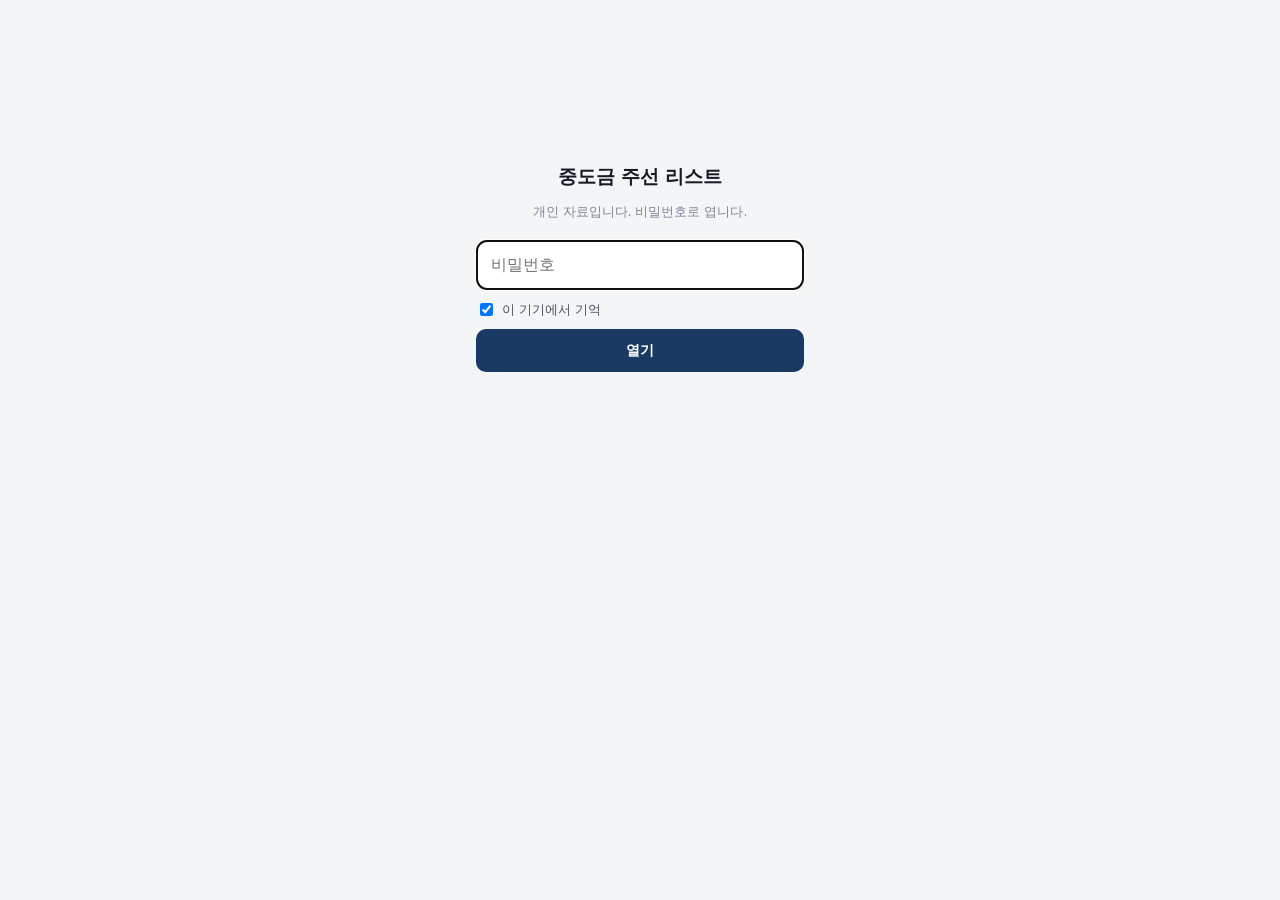
==== jungdo.html @ 6c3ed242 "배포 2026-11-03 17:09" ====
<!doctype html>
<html lang="ko">
<head>
<meta charset="utf-8">
<meta name="viewport" content="width=device-width, initial-scale=1, viewport-fit=cover">
<meta name="robots" content="noindex, nofollow">
<meta name="referrer" content="no-referrer">
<title>중도금 주선 리스트</title>
<style>
/* 개인 영업용 - 사이트 메뉴에 연결하지 않는다. 데이터는 posts/jungdo.enc.json 암호문뿐이고
   비밀번호(secrets\jungdo-pass.txt)가 있어야 열린다. 사이트 구독자 비밀번호로는 안 열린다. */
:root {
  --bg: #f4f5f7; --surface: #fff; --surface-2: #eef0f4; --border: #dfe3ea;
  --text: #151a24; --text-2: #4a5464; --text-3: #7d8798;
  --navy: #1b3a63; --accent: #1d4e89; --accent-bg: #e8eff8;
  --gold: #b4832a; --gold-bg: #fbf3e0; --warn: #b4540a; --warn-bg: #fdf0e4;
  --ok: #1f7a4d; --ok-bg: #e5f4ec; --up: #c02b3a;
  --font: "Pretendard Variable", Pretendard, -apple-system, BlinkMacSystemFont, "Apple SD Gothic Neo",
          "Segoe UI", "Malgun Gothic", "Noto Sans KR", system-ui, sans-serif;
}
@media (prefers-color-scheme: dark) {
  :root:not([data-theme="light"]) {
    --bg: #0f1218; --surface: #171b23; --surface-2: #1e232d; --border: #2a313d;
    --text: #e9ecf1; --text-2: #a8b2c1; --text-3: #737e8f;
    --navy: #2a4d7d; --accent: #7fb0e8; --accent-bg: #172740;
    --gold: #d6a94e; --gold-bg: #2c2413; --warn: #f0a55e; --warn-bg: #33220f;
    --ok: #6fcf9b; --ok-bg: #12291d; --up: #ff8a90;
  }
}
:root[data-theme="dark"] {
  --bg: #0f1218; --surface: #171b23; --surface-2: #1e232d; --border: #2a313d;
  --text: #e9ecf1; --text-2: #a8b2c1; --text-3: #737e8f;
  --navy: #2a4d7d; --accent: #7fb0e8; --accent-bg: #172740;
  --gold: #d6a94e; --gold-bg: #2c2413; --warn: #f0a55e; --warn-bg: #33220f;
  --ok: #6fcf9b; --ok-bg: #12291d; --up: #ff8a90;
}
* { box-sizing: border-box; }
html { -webkit-text-size-adjust: 100%; }
body { margin: 0; background: var(--bg); color: var(--text); font-family: var(--font);
       font-size: 14px; line-height: 1.5; font-variant-numeric: tabular-nums; }
.wrap { max-width: 760px; margin: 0 auto; padding: 16px 16px 48px; }
h1 { font-size: 19px; margin: 6px 0 2px; letter-spacing: -.01em; }
.sub { color: var(--text-3); font-size: 12.5px; }
button, input, select { font: inherit; color: inherit; }

/* 잠금 */
.lock { max-width: 360px; margin: 18vh auto 0; padding: 0 16px; }
.lock h1 { text-align: center; }
.lock form { margin-top: 18px; display: grid; gap: 10px; }
.lock input[type=password] { width: 100%; padding: 12px 14px; border: 1px solid var(--border);
  border-radius: 10px; background: var(--surface); font-size: 16px; }
.lock label { color: var(--text-2); font-size: 13px; display: flex; gap: 6px; align-items: center; }
.btn { padding: 11px 14px; border-radius: 10px; border: 0; background: var(--navy); color: #fff;
       font-weight: 600; cursor: pointer; }
.err { color: var(--up); font-size: 13px; min-height: 1.2em; }

/* 요약 */
.stats { display: grid; grid-template-columns: repeat(4, 1fr); gap: 8px; margin: 14px 0 12px; }
.stat { background: var(--surface); border: 1px solid var(--border); border-radius: 12px; padding: 10px 12px; }
.stat b { display: block; font-size: 19px; letter-spacing: -.01em; }
.stat span { color: var(--text-3); font-size: 11.5px; }
@media (max-width: 520px) { .stats { grid-template-columns: repeat(2, 1fr); } }

/* 거르기 */
.bar { display: flex; flex-wrap: wrap; gap: 6px; align-items: center; margin-bottom: 10px; }
.chip { border: 1px solid var(--border); background: var(--surface); border-radius: 999px;
        padding: 6px 11px; font-size: 13px; cursor: pointer; white-space: nowrap; }
.chip[aria-pressed="true"] { background: var(--navy); border-color: var(--navy); color: #fff; }
.bar input[type=search] { flex: 1 1 160px; min-width: 0; padding: 7px 11px; border: 1px solid var(--border);
        border-radius: 999px; background: var(--surface); font-size: 14px; }
.bar select { padding: 6px 8px; border: 1px solid var(--border); border-radius: 999px; background: var(--surface); font-size: 13px; }
.count { color: var(--text-3); font-size: 12.5px; margin: 2px 2px 8px; }

/* 카드 */
.card { background: var(--surface); border: 1px solid var(--border); border-radius: 14px;
        padding: 12px 14px; margin-bottom: 8px; }
.card.has-pf { border-left: 3px solid var(--warn); }
.top { display: flex; gap: 10px; align-items: flex-start; justify-content: space-between; }
.name { font-weight: 700; font-size: 15px; line-height: 1.35; word-break: keep-all; }
.name a { color: inherit; text-decoration: none; }
.name a:after { content: " ↗"; color: var(--text-3); font-weight: 400; font-size: 12px; }
.where { color: var(--text-3); font-size: 12.5px; margin-top: 1px; }
.dday { flex: none; text-align: right; }
.dday b { display: block; font-size: 15px; }
.dday span { color: var(--text-3); font-size: 11.5px; }
.dday.soon b { color: var(--up); }
.tags { display: flex; flex-wrap: wrap; gap: 4px; margin: 8px 0 6px; }
.tag { font-size: 11.5px; padding: 2px 7px; border-radius: 6px; background: var(--surface-2); color: var(--text-2); }
.tag.new { background: var(--gold-bg); color: var(--gold); font-weight: 700; }
.tag.pf { background: var(--warn-bg); color: var(--warn); font-weight: 600; }
.tag.free { background: var(--ok-bg); color: var(--ok); }
.tag.short { color: var(--up); }
.grid { display: grid; grid-template-columns: auto 1fr; gap: 2px 10px; font-size: 13px; }
.grid dt { color: var(--text-3); }
.grid dd { margin: 0; color: var(--text); word-break: keep-all; overflow-wrap: anywhere; }
.amt { font-weight: 700; }
.est { color: var(--text-3); font-weight: 400; font-size: 11.5px; }
.pfline { margin-top: 6px; font-size: 12.5px; color: var(--warn); }
.pfline small { color: var(--text-3); display: block; }
.foot { color: var(--text-3); font-size: 11.5px; margin-top: 18px; line-height: 1.6; }
.foot a { color: var(--text-3); }
.empty { padding: 30px 0; text-align: center; color: var(--text-3); }
</style>
</head>
<body>
<div id="lock" class="lock" hidden>
  <h1>중도금 주선 리스트</h1>
  <p class="sub" style="text-align:center">개인 자료입니다. 비밀번호로 엽니다.</p>
  <form id="lockForm" autocomplete="on">
    <input id="pass" type="password" autocomplete="current-password" placeholder="비밀번호" required>
    <label><input id="keep" type="checkbox" checked> 이 기기에서 기억</label>
    <button class="btn" type="submit">열기</button>
    <div id="err" class="err"></div>
  </form>
</div>

<div id="app" class="wrap" hidden>
  <h1>중도금 주선 리스트</h1>
  <div class="sub" id="updated"></div>
  <div class="stats" id="stats"></div>
  <div class="bar" id="filters">
    <button class="chip" data-f="all" aria-pressed="true">전체</button>
    <button class="chip" data-f="new" aria-pressed="false">이번 주 신규</button>
    <button class="chip" data-f="soon" aria-pressed="false">1회차 90일 내</button>
    <button class="chip" data-f="nopf" aria-pressed="false">증권사 PF 없음</button>
  </div>
  <div class="bar">
    <input id="q" type="search" placeholder="시공사·지역·사업명 검색">
    <select id="sort" aria-label="정렬">
      <option value="first">1회차 빠른 순</option>
      <option value="notice">공고 최신 순</option>
      <option value="amt">중도금 큰 순</option>
    </select>
  </div>
  <div class="count" id="count"></div>
  <div id="list"></div>
  <div class="foot">
    · 중도금 규모 = 청약홈 주택형 분양가 × 공급세대 × 중도금 비율. 비율을 공고문에서 못 읽은 곳은 60%로 둔 추정치(추정 표시).<br>
    · 1회차 = 모집공고문 공급금액 표의 회차 날짜 중 공고일 60일 뒤 첫 날짜. 대출기관은 그 전에 정해진다.<br>
    · 증권사 PF = 같은 시공사·같은 동의 PF 유동화 SPC 에 신용공여(매입확약 등) 중인 증권사. 주선권을 이미 가졌을 수 있다. 같은 사업장이 아닐 수도 있어 표시만 한다.<br>
    · 출처: 청약홈 입주자모집공고·청약 결과, 신평사 공개 평가의견서, 금융투자협회 발행 내역.<br>
    <a href="#" id="logout">이 기기에서 잠그기</a>
  </div>
</div>

<script>
'use strict';
const DATA_URL = 'posts/jungdo.enc.json';
const PASS_KEY = 'jungdo-pass';
const enc = new TextEncoder(), dec = new TextDecoder();
const $ = (id) => document.getElementById(id);

function b64(s) { const b = atob(s); const u = new Uint8Array(b.length); for (let i = 0; i < b.length; i++) u[i] = b.charCodeAt(i); return u; }
function esc(s) { return String(s == null ? '' : s).replace(/&/g, '&amp;').replace(/</g, '&lt;').replace(/>/g, '&gt;').replace(/"/g, '&quot;'); }

async function openBox(pass, box) {
  const base = await crypto.subtle.importKey('raw', enc.encode(pass), 'PBKDF2', false, ['deriveBits']);
  const bits = new Uint8Array(await crypto.subtle.deriveBits(
    { name: 'PBKDF2', salt: b64(box.salt), iterations: box.iterations, hash: 'SHA-256' }, base, 512));
  const aes = await crypto.subtle.importKey('raw', bits.slice(0, 32), { name: 'AES-CBC' }, false, ['decrypt']);
  const mac = await crypto.subtle.importKey('raw', bits.slice(32, 64), { name: 'HMAC', hash: 'SHA-256' }, false, ['verify']);
  const iv = b64(box.iv), ct = b64(box.ct);
  const signed = new Uint8Array(iv.length + ct.length); signed.set(iv, 0); signed.set(ct, iv.length);
  if (!await crypto.subtle.verify('HMAC', mac, b64(box.mac), signed)) throw new Error('AUTH');
  return JSON.parse(dec.decode(await crypto.subtle.decrypt({ name: 'AES-CBC', iv }, aes, ct)));
}

async function load(pass, keep) {
  const res = await fetch(DATA_URL + '?t=' + Date.now(), { cache: 'no-store' });
  if (!res.ok) throw new Error('HTTP ' + res.status);
  const data = await openBox(pass, await res.json());
  try { (keep ? localStorage : sessionStorage).setItem(PASS_KEY, pass); } catch (e) { /* 저장 못 해도 연다 */ }
  return data;
}

const state = { data: null, f: 'all', q: '', sort: 'first' };
const today = () => { const d = new Date(Date.now() + 9 * 3600e3); return d.toISOString().slice(0, 10); };
function daysTo(s) { return Math.round((Date.parse(s) - Date.parse(today())) / 86400e3); }
function eok(v) { return v == null || v === '' ? '-' : Number(v).toLocaleString('ko-KR') + '억'; }
function md(s) { return s ? s.slice(2).replace('-', '.') : ''; }

function isNew(r) { return r.firstSeen && daysTo(r.firstSeen) >= -7; }
function rowsFiltered() {
  const t = today(), q = state.q.trim().toLowerCase();
  let rows = state.data.rows.filter((r) => {
    if (state.f === 'new' && !isNew(r)) return false;
    if (state.f === 'soon' && !(r.firstInterim && r.firstInterim >= t && daysTo(r.firstInterim) <= 90)) return false;
    if (state.f === 'nopf' && (r.pfSecurities || []).length) return false;
    if (q) {
      const hay = [r.name, r.area, r.address, r.developer, r.trust, (r.builders || []).join(' '), (r.pfSecurities || []).join(' ')].join(' ').toLowerCase();
      if (!hay.includes(q)) return false;
    }
    return true;
  });
  const by = {
    first: (a, b) => {
      // 지난 1회차는 뒤로, 날짜 모르는 곳은 맨 뒤로
      const k = (r) => !r.firstInterim ? '3' : (r.firstInterim < t ? '2' + r.firstInterim : '1' + r.firstInterim);
      return k(a) < k(b) ? -1 : k(a) > k(b) ? 1 : 0;
    },
    notice: (a, b) => (b.notice || '').localeCompare(a.notice || ''),
    amt: (a, b) => (b.interimTotal || 0) - (a.interimTotal || 0),
  };
  return rows.sort(by[state.sort]);
}

function card(r) {
  const t = today();
  const pf = (r.pfSecurities || []).length > 0;
  let dd = '<div class="dday"><b>-</b><span>1회차 미확인</span></div>';
  if (r.firstInterim) {
    const n = daysTo(r.firstInterim);
    const lbl = r.firstInterim < t ? '지남' : 'D-' + n;
    dd = `<div class="dday${r.firstInterim >= t && n <= 60 ? ' soon' : ''}"><b>${lbl}</b><span>1회차 ${esc(r.firstInterim.replace(/-/g, '.'))}</span></div>`;
  }
  const tags = [];
  if (isNew(r)) tags.push('<span class="tag new">신규</span>');
  if (pf) tags.push('<span class="tag pf">증권사 PF</span>');
  if (r.interest) tags.push(`<span class="tag${r.interest === '무이자' ? ' free' : ''}">${esc(r.interest)}</span>`);
  if (r.result === '미달') tags.push(`<span class="tag short">미달 ${esc(r.short)}세대</span>`);
  else if (r.rate1) tags.push(`<span class="tag">${Number(r.rate1).toFixed(1)}:1</span>`);
  const ratio = r.ratio ? Math.round(r.ratio * 100) + '%' : '';
  const amt = r.interimTotal ? `<span class="amt">${eok(r.interimTotal)}</span> <span class="est">(${ratio}${r.ratioEst ? ' 추정' : ''})</span>` : '-';
  const sales = r.salesTotal ? eok(r.salesTotal) : '-';
  const builder = (r.builders || []).join(' · ') || '-';
  const dev = [r.developer, r.trust && r.trust !== r.developer ? '신탁 ' + r.trust : ''].filter(Boolean).join(' / ') || '-';
  const pfl = pf ? `<div class="pfline">증권사 PF 신용공여: ${esc(r.pfSecurities.join(', '))}<small>${esc((r.pfSpcs || []).join(', '))}</small></div>` : '';
  const name = r.url ? `<a href="${esc(r.url)}" target="_blank" rel="noopener noreferrer">${esc(r.name)}</a>` : esc(r.name);
  return `<div class="card${pf ? ' has-pf' : ''}">
    <div class="top"><div><div class="name">${name}</div>
      <div class="where">${esc(r.area || '')} · 공고 ${esc((r.notice || '').replace(/-/g, '.'))}${r.households ? ' · ' + Number(r.households).toLocaleString('ko-KR') + '세대' : ''}</div></div>${dd}</div>
    <div class="tags">${tags.join('')}</div>
    <dl class="grid">
      <dt>중도금</dt><dd>${amt}</dd>
      <dt>분양대금</dt><dd>${sales}</dd>
      <dt>시공</dt><dd>${esc(builder)}</dd>
      <dt>시행</dt><dd>${esc(dev)}</dd>
      ${r.lender ? `<dt>대출기관</dt><dd>${esc(r.lender)}</dd>` : ''}
      ${r.moveIn ? `<dt>입주</dt><dd>${esc(String(r.moveIn).replace(/^(\d{4})(\d{2})$/, '$1.$2'))}</dd>` : ''}
    </dl>${pfl}</div>`;
}

function render() {
  const d = state.data, t = today();
  const all = d.rows;
  const soon = all.filter((r) => r.firstInterim && r.firstInterim >= t && daysTo(r.firstInterim) <= 90);
  const nopf = all.filter((r) => !(r.pfSecurities || []).length);
  const sum = soon.reduce((a, r) => a + (r.interimTotal || 0), 0);
  $('updated').textContent = `갱신 ${d.updated} · 최근 ${d.days}일 공고 · 민영 아파트`;
  $('stats').innerHTML = [
    [all.length + '곳', '전체 사업장'],
    [all.filter(isNew).length + '곳', '이번 주 신규'],
    [soon.length + '곳', '1회차 90일 내'],
    [sum ? Math.round(sum).toLocaleString('ko-KR') + '억' : '-', '그 중도금 합계'],
  ].map(([b, s]) => `<div class="stat"><b>${b}</b><span>${s}</span></div>`).join('');
  const rows = rowsFiltered();
  $('count').textContent = `${rows.length}곳 표시 · 증권사 PF 없는 곳 ${nopf.length}곳`;
  $('list').innerHTML = rows.length ? rows.map(card).join('') : '<div class="empty">조건에 맞는 사업장이 없습니다.</div>';
}

function showApp(data) {
  state.data = data;
  $('lock').hidden = true; $('app').hidden = false;
  render();
}

$('filters').addEventListener('click', (e) => {
  const b = e.target.closest('.chip'); if (!b) return;
  state.f = b.dataset.f;
  document.querySelectorAll('#filters .chip').forEach((c) => c.setAttribute('aria-pressed', c === b ? 'true' : 'false'));
  render();
});
$('q').addEventListener('input', (e) => { state.q = e.target.value; render(); });
$('sort').addEventListener('change', (e) => { state.sort = e.target.value; render(); });
$('logout').addEventListener('click', (e) => {
  e.preventDefault();
  try { localStorage.removeItem(PASS_KEY); sessionStorage.removeItem(PASS_KEY); } catch (x) { /* 없음 */ }
  location.reload();
});
$('lockForm').addEventListener('submit', async (e) => {
  e.preventDefault();
  $('err').textContent = '여는 중…';
  try { showApp(await load($('pass').value.trim(), $('keep').checked)); }
  catch (x) { $('err').textContent = x.message === 'AUTH' ? '비밀번호가 맞지 않습니다.' : '불러오지 못했습니다 (' + x.message + ')'; }
});

(async () => {
  let saved = null;
  try { saved = sessionStorage.getItem(PASS_KEY) || localStorage.getItem(PASS_KEY); } catch (e) { /* 없음 */ }
  if (saved) {
    try { showApp(await load(saved, (() => { try { return !!localStorage.getItem(PASS_KEY); } catch (e) { return false; } })())); return; }
    catch (x) { if (x.message === 'AUTH') { try { localStorage.removeItem(PASS_KEY); sessionStorage.removeItem(PASS_KEY); } catch (y) { /* 없음 */ } } }
  }
  $('lock').hidden = false;
  $('pass').focus();
})();
</script>
</body>
</html>
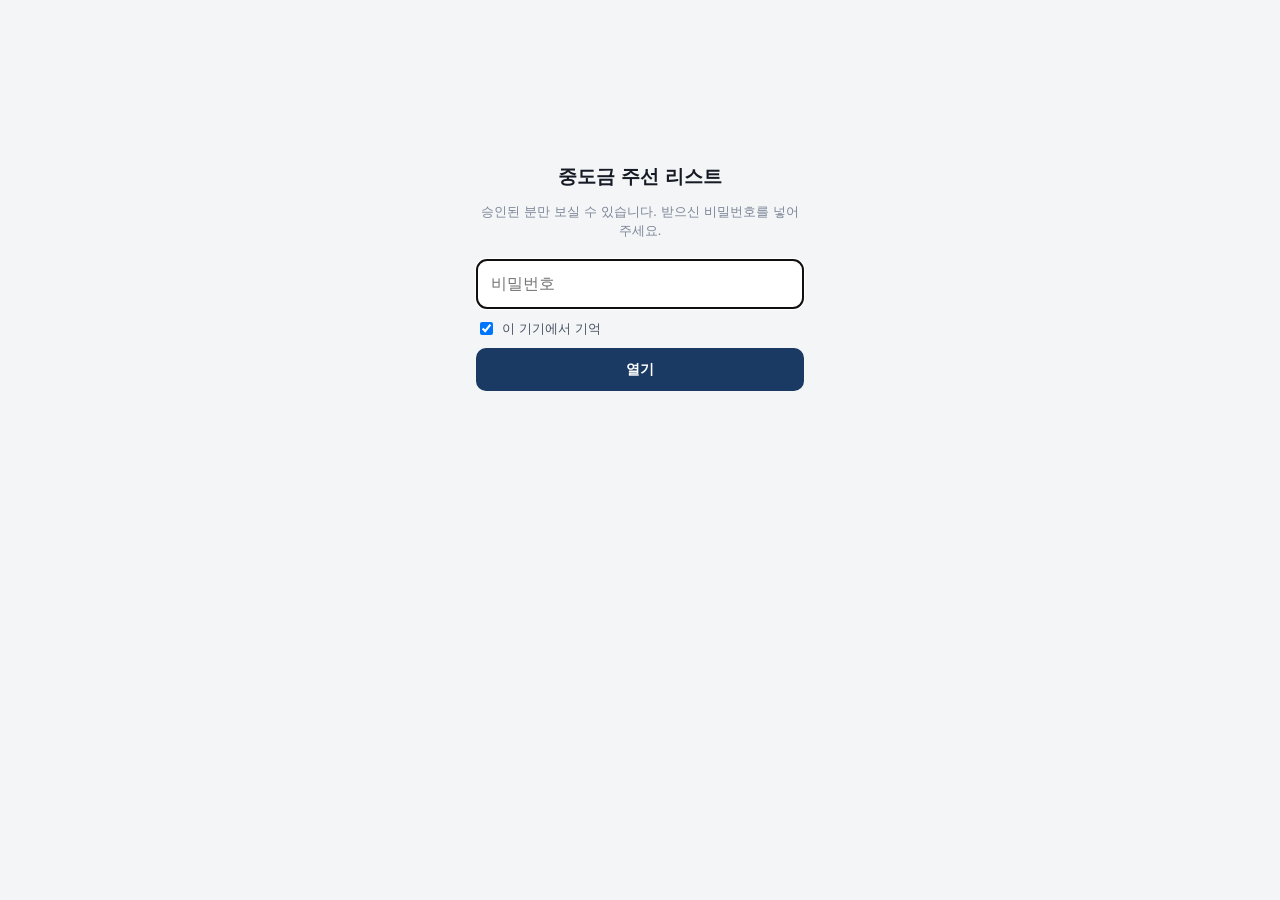
==== commit 2dd38aac: "배포 2026-11-04 14:33" ====
--- a/jungdo.html
+++ b/jungdo.html
@@ -7,8 +7,8 @@
 <meta name="referrer" content="no-referrer">
 <title>중도금 주선 리스트</title>
 <style>
-/* 개인 영업용 - 사이트 메뉴에 연결하지 않는다. 데이터는 posts/jungdo.enc.json 암호문뿐이고
-   비밀번호(secrets\jungdo-pass.txt)가 있어야 열린다. 사이트 구독자 비밀번호로는 안 열린다. */
+/* 중도금 주선 리스트 - 사이트 메뉴에 연결하지 않는다. 데이터는 posts/jungdo.enc.json 암호문뿐이고
+   운영자가 승인한 사람만 자기 비밀번호로 연다(scripts/jungdo-access.ps1). 구독자 비밀번호로는 안 열린다. */
 :root {
   --bg: #f4f5f7; --surface: #fff; --surface-2: #eef0f4; --border: #dfe3ea;
   --text: #151a24; --text-2: #4a5464; --text-3: #7d8798;
@@ -105,7 +105,7 @@
 <body>
 <div id="lock" class="lock" hidden>
   <h1>중도금 주선 리스트</h1>
-  <p class="sub" style="text-align:center">개인 자료입니다. 비밀번호로 엽니다.</p>
+  <p class="sub" style="text-align:center">승인된 분만 보실 수 있습니다. 받으신 비밀번호를 넣어 주세요.</p>
   <form id="lockForm" autocomplete="on">
     <input id="pass" type="password" autocomplete="current-password" placeholder="비밀번호" required>
     <label><input id="keep" type="checkbox" checked> 이 기기에서 기억</label>
@@ -153,26 +153,45 @@
 function b64(s) { const b = atob(s); const u = new Uint8Array(b.length); for (let i = 0; i < b.length; i++) u[i] = b.charCodeAt(i); return u; }
 function esc(s) { return String(s == null ? '' : s).replace(/&/g, '&amp;').replace(/</g, '&lt;').replace(/>/g, '&gt;').replace(/"/g, '&quot;'); }
 
-async function openBox(pass, box) {
+// 사람마다 다른 비밀번호 (scripts/jungdo-lib.ps1). 목록은 콘텐츠 키 K 로 잠겨 있고,
+// jungdo-keys.json 에 사람별로 K 를 감싼 꾸러미가 있다. 비밀번호 앞 세 글자가 꾸러미 번호(k3f-…),
+// 번호가 없는 운영자 비밀번호는 'own' 꾸러미로 연다.
+const KEYS_URL = 'posts/jungdo-keys.json';
+async function derive(pass, saltB64, iterations) {
   const base = await crypto.subtle.importKey('raw', enc.encode(pass), 'PBKDF2', false, ['deriveBits']);
-  const bits = new Uint8Array(await crypto.subtle.deriveBits(
-    { name: 'PBKDF2', salt: b64(box.salt), iterations: box.iterations, hash: 'SHA-256' }, base, 512));
-  const aes = await crypto.subtle.importKey('raw', bits.slice(0, 32), { name: 'AES-CBC' }, false, ['decrypt']);
-  const mac = await crypto.subtle.importKey('raw', bits.slice(32, 64), { name: 'HMAC', hash: 'SHA-256' }, false, ['verify']);
+  const bits = new Uint8Array(await crypto.subtle.deriveBits({ name: 'PBKDF2', salt: b64(saltB64), iterations, hash: 'SHA-256' }, base, 512));
+  return keysFrom(bits.slice(0, 32), bits.slice(32, 64));
+}
+async function keysFrom(aesRaw, macRaw) {
+  return {
+    aes: await crypto.subtle.importKey('raw', aesRaw, { name: 'AES-CBC' }, false, ['decrypt']),
+    mac: await crypto.subtle.importKey('raw', macRaw, { name: 'HMAC', hash: 'SHA-256' }, false, ['verify']),
+  };
+}
+async function openEnv(keys, box) {
   const iv = b64(box.iv), ct = b64(box.ct);
   const signed = new Uint8Array(iv.length + ct.length); signed.set(iv, 0); signed.set(ct, iv.length);
-  if (!await crypto.subtle.verify('HMAC', mac, b64(box.mac), signed)) throw new Error('AUTH');
-  return JSON.parse(dec.decode(await crypto.subtle.decrypt({ name: 'AES-CBC', iv }, aes, ct)));
+  if (!await crypto.subtle.verify('HMAC', keys.mac, b64(box.mac), signed)) throw new Error('AUTH');
+  return dec.decode(await crypto.subtle.decrypt({ name: 'AES-CBC', iv }, keys.aes, ct));
+}
+async function getJson(url) {
+  const res = await fetch(url + '?t=' + Date.now(), { cache: 'no-store' });
+  if (!res.ok) throw new Error('HTTP ' + res.status);
+  return res.json();
 }
 
 async function load(pass, keep) {
-  const res = await fetch(DATA_URL + '?t=' + Date.now(), { cache: 'no-store' });
-  if (!res.ok) throw new Error('HTTP ' + res.status);
-  const data = await openBox(pass, await res.json());
+  const [ks, box] = await Promise.all([getJson(KEYS_URL), getJson(DATA_URL)]);
+  const m = pass.match(/^([a-z2-9]{3})-/);
+  const entry = (m && ks.entries[m[1]]) || ks.entries.own;
+  if (!entry) throw new Error('AUTH');
+  const wrap = await derive(pass, entry.salt, ks.iterations);
+  const kj = JSON.parse(await openEnv(wrap, entry));
+  const K = await keysFrom(b64(kj.aes), b64(kj.mac));
+  const data = JSON.parse(await openEnv(K, box));
   try { (keep ? localStorage : sessionStorage).setItem(PASS_KEY, pass); } catch (e) { /* 저장 못 해도 연다 */ }
   return data;
 }
-
 const state = { data: null, f: 'all', q: '', sort: 'first' };
 const today = () => { const d = new Date(Date.now() + 9 * 3600e3); return d.toISOString().slice(0, 10); };
 function daysTo(s) { return Math.round((Date.parse(s) - Date.parse(today())) / 86400e3); }
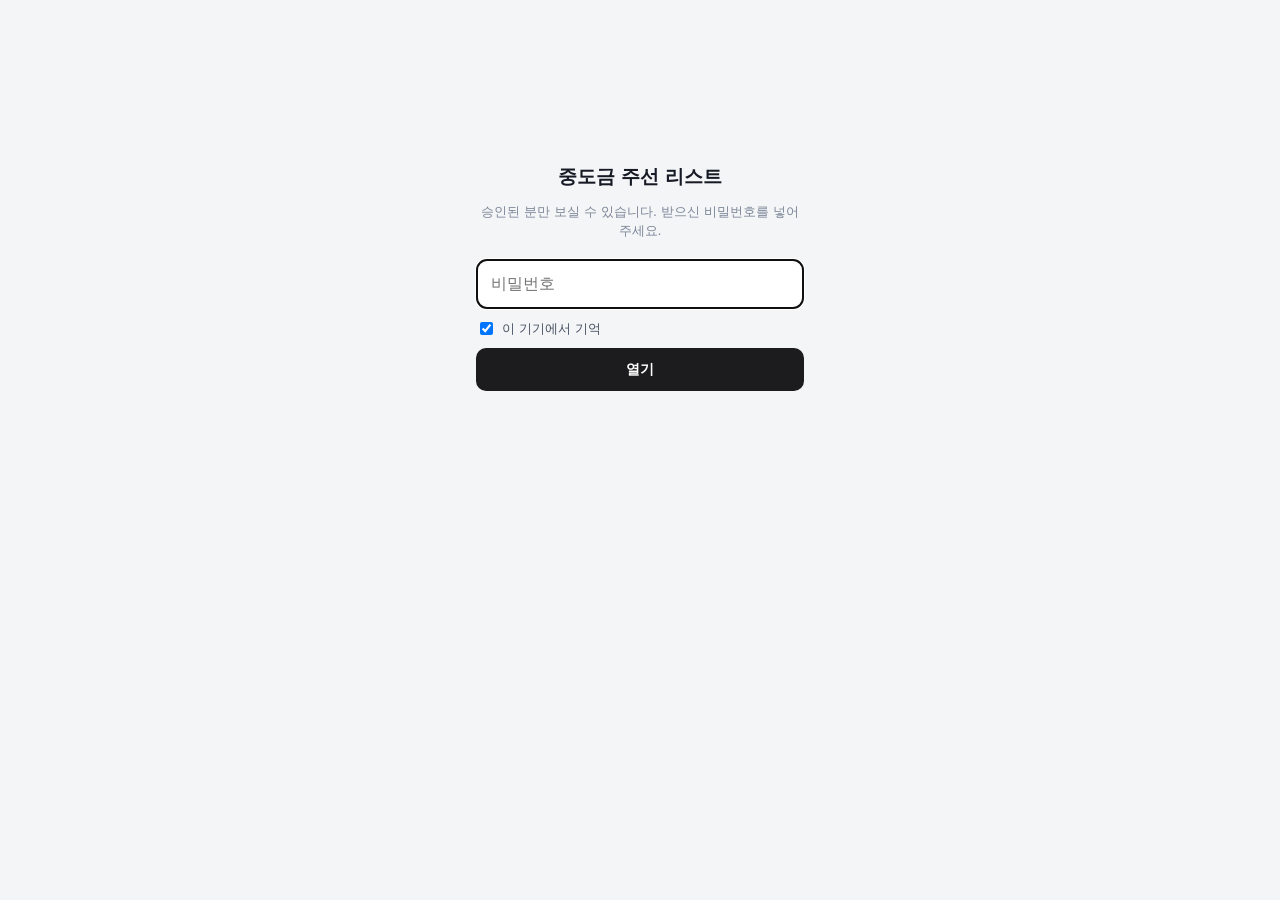
==== commit 3c36b2b3: "배포 2026-11-04 15:30" ====
--- a/jungdo.html
+++ b/jungdo.html
@@ -12,7 +12,7 @@
 :root {
   --bg: #f4f5f7; --surface: #fff; --surface-2: #eef0f4; --border: #dfe3ea;
   --text: #151a24; --text-2: #4a5464; --text-3: #7d8798;
-  --navy: #1b3a63; --accent: #1d4e89; --accent-bg: #e8eff8;
+  --navy: #1c1c1e; --accent: #1c1c1e; --accent-bg: #f5eedf;
   --gold: #b4832a; --gold-bg: #fbf3e0; --warn: #b4540a; --warn-bg: #fdf0e4;
   --ok: #1f7a4d; --ok-bg: #e5f4ec; --up: #c02b3a;
   --font: "Pretendard Variable", Pretendard, -apple-system, BlinkMacSystemFont, "Apple SD Gothic Neo",
@@ -22,7 +22,7 @@
   :root:not([data-theme="light"]) {
     --bg: #0f1218; --surface: #171b23; --surface-2: #1e232d; --border: #2a313d;
     --text: #e9ecf1; --text-2: #a8b2c1; --text-3: #737e8f;
-    --navy: #2a4d7d; --accent: #7fb0e8; --accent-bg: #172740;
+    --navy: #2c2c2e; --accent: #d6a94e; --accent-bg: #241f15;
     --gold: #d6a94e; --gold-bg: #2c2413; --warn: #f0a55e; --warn-bg: #33220f;
     --ok: #6fcf9b; --ok-bg: #12291d; --up: #ff8a90;
   }
@@ -30,7 +30,7 @@
 :root[data-theme="dark"] {
   --bg: #0f1218; --surface: #171b23; --surface-2: #1e232d; --border: #2a313d;
   --text: #e9ecf1; --text-2: #a8b2c1; --text-3: #737e8f;
-  --navy: #2a4d7d; --accent: #7fb0e8; --accent-bg: #172740;
+  --navy: #2c2c2e; --accent: #d6a94e; --accent-bg: #241f15;
   --gold: #d6a94e; --gold-bg: #2c2413; --warn: #f0a55e; --warn-bg: #33220f;
   --ok: #6fcf9b; --ok-bg: #12291d; --up: #ff8a90;
 }
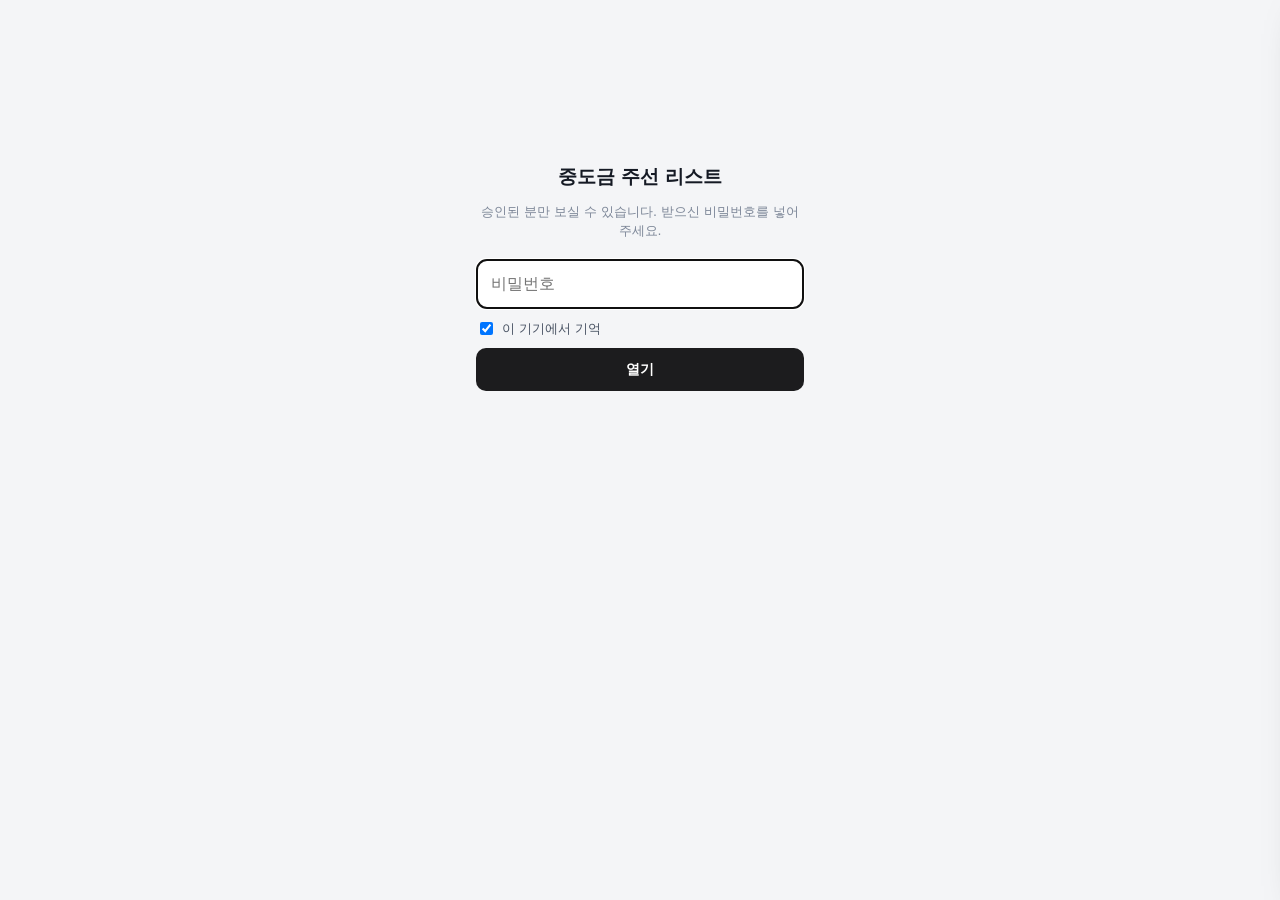
==== commit ebc4a547: "배포 2026-11-04 16:24" ====
--- a/jungdo.html
+++ b/jungdo.html
@@ -100,6 +100,73 @@
 .foot { color: var(--text-3); font-size: 11.5px; margin-top: 18px; line-height: 1.6; }
 .foot a { color: var(--text-3); }
 .empty { padding: 30px 0; text-align: center; color: var(--text-3); }
+
+/* ===== 컨택 체크·진행 메모 (편집 권한자만) ===== */
+.ck { flex: none; display: grid; place-items: center; width: 26px; height: 26px; margin: -1px 2px 0 -3px; cursor: pointer; }
+.ck input { appearance: none; -webkit-appearance: none; width: 20px; height: 20px; margin: 0; border: 1.8px solid var(--border);
+  border-radius: 6px; background: var(--surface); cursor: pointer; display: grid; place-items: center; transition: background .15s, border-color .15s; }
+.ck input:checked { background: var(--ok); border-color: var(--ok); }
+.ck input:checked::after { content: ''; width: 5px; height: 10px; border: solid #fff; border-width: 0 2.2px 2.2px 0; transform: translateY(-1px) rotate(45deg); }
+.top .lhs { display: flex; gap: 8px; align-items: flex-start; min-width: 0; }
+.card.done { border-left: 3px solid var(--ok); }
+.card.done.has-pf { border-left-color: var(--ok); }
+.note { margin-top: 8px; display: flex; align-items: center; gap: 8px; padding: 7px 10px; border-radius: 10px;
+  background: var(--surface-2); font-size: 12.5px; cursor: pointer; border: 0; width: 100%; text-align: left; }
+.note:hover { background: var(--accent-bg); }
+.note .st { flex: none; font-weight: 700; font-size: 11.5px; padding: 2px 7px; border-radius: 6px; background: var(--ok-bg); color: var(--ok); }
+.note .st.hold { background: var(--surface); color: var(--text-3); }
+.note .st.win { background: var(--gold-bg); color: var(--gold); }
+.note .tx { flex: 1; min-width: 0; color: var(--text-2); white-space: nowrap; overflow: hidden; text-overflow: ellipsis; }
+.note .nx { flex: none; color: var(--up); font-weight: 700; font-size: 11.5px; }
+.note .nx.later { color: var(--text-3); font-weight: 600; }
+.note.empty-note { color: var(--text-3); background: none; border: 1px dashed var(--border); }
+.sync { font-size: 11.5px; color: var(--text-3); margin-left: auto; white-space: nowrap; }
+.sync.err { color: var(--up); }
+
+/* 진행 메모 창: 넓은 화면은 오른쪽 서랍, 휴대폰은 아래에서 올라오는 시트 */
+.pn-back { position: fixed; inset: 0; z-index: 40; background: rgba(0,0,0,.32); opacity: 0; pointer-events: none; transition: opacity .2s; }
+.pn-back.on { opacity: 1; pointer-events: auto; }
+.pn { position: fixed; z-index: 41; background: var(--surface); display: flex; flex-direction: column;
+  box-shadow: 0 10px 40px -10px rgba(0,0,0,.4); transition: transform .3s cubic-bezier(.2,.8,.2,1); }
+@media (min-width: 900px) {
+  .pn { top: 0; right: 0; bottom: 0; width: 400px; transform: translateX(105%); border-left: 1px solid var(--border); }
+  .pn.on { transform: none; }
+}
+@media (max-width: 899px) {
+  .pn { left: 0; right: 0; bottom: 0; max-height: 86vh; border-radius: 20px 20px 0 0; transform: translateY(105%);
+        padding-bottom: env(safe-area-inset-bottom); }
+  .pn.on { transform: none; }
+  .pn::before { content: ''; display: block; width: 38px; height: 4px; border-radius: 2px; background: var(--border); margin: 8px auto 0; }
+}
+.pn-h { display: flex; gap: 10px; align-items: flex-start; padding: 14px 16px 10px; border-bottom: 1px solid var(--border); }
+.pn-h .t { flex: 1; min-width: 0; }
+.pn-h b { display: block; font-size: 15.5px; line-height: 1.35; word-break: keep-all; }
+.pn-h span { color: var(--text-3); font-size: 12px; }
+.pn-x { flex: none; width: 32px; height: 32px; border: 0; border-radius: 50%; background: var(--surface-2); cursor: pointer; font-size: 13px; color: var(--text-2); }
+.pn-b { padding: 12px 16px 16px; overflow-y: auto; }
+.pn-l { font-size: 11.5px; font-weight: 700; color: var(--text-3); letter-spacing: .02em; margin: 4px 0 6px; }
+.pn-row { display: flex; align-items: center; gap: 10px; margin-bottom: 12px; }
+.pn-row label { display: flex; align-items: center; gap: 7px; font-size: 13.5px; font-weight: 600; cursor: pointer; }
+.sts { display: flex; flex-wrap: wrap; gap: 5px; margin-bottom: 12px; }
+.sts button { border: 1px solid var(--border); background: var(--surface); border-radius: 999px; padding: 5px 10px; font-size: 12.5px; cursor: pointer; }
+.sts button[aria-pressed="true"] { background: var(--navy); border-color: var(--navy); color: #fff; }
+.pn input[type=date] { padding: 6px 9px; border: 1px solid var(--border); border-radius: 8px; background: var(--surface); font-size: 13px; }
+.pn textarea { width: 100%; min-height: 76px; resize: vertical; padding: 10px 12px; border: 1px solid var(--border); border-radius: 12px;
+  background: var(--surface); font: inherit; font-size: 14px; line-height: 1.5; }
+.pn textarea:focus, .pn input[type=date]:focus { outline: none; border-color: var(--gold); }
+.pn-add { display: flex; align-items: center; gap: 8px; margin: 6px 0 14px; }
+.pn-add .btn { padding: 8px 16px; font-size: 13.5px; }
+.pn-add small { color: var(--text-3); font-size: 11.5px; }
+.lg { list-style: none; margin: 0; padding: 0; }
+.lg li { position: relative; padding: 0 0 12px 16px; font-size: 13.5px; line-height: 1.55; }
+.lg li::before { content: ''; position: absolute; left: 3px; top: 7px; width: 7px; height: 7px; border-radius: 50%; background: var(--gold); }
+.lg li::after { content: ''; position: absolute; left: 6px; top: 16px; bottom: 0; width: 1px; background: var(--border); }
+.lg li:last-child::after { display: none; }
+.lg .m { color: var(--text-3); font-size: 11.5px; }
+.lg .x { white-space: pre-wrap; word-break: keep-all; overflow-wrap: anywhere; }
+.lg-empty { color: var(--text-3); font-size: 13px; padding: 4px 0 8px; }
+.pn-msg { font-size: 12px; color: var(--text-3); min-height: 1.2em; }
+.pn-msg.err { color: var(--up); }
 </style>
 </head>
 <body>
@@ -123,6 +190,9 @@
     <button class="chip" data-f="new" aria-pressed="false">이번 주 신규</button>
     <button class="chip" data-f="soon" aria-pressed="false">1회차 90일 내</button>
     <button class="chip" data-f="nopf" aria-pressed="false">증권사 PF 없음</button>
+    <button class="chip ed-only" data-f="done" aria-pressed="false" hidden>컨택 중</button>
+    <button class="chip ed-only" data-f="todo" aria-pressed="false" hidden>미컨택</button>
+    <span class="sync ed-only" id="sync" hidden></span>
   </div>
   <div class="bar">
     <input id="q" type="search" placeholder="시공사·지역·사업명 검색">
@@ -143,6 +213,27 @@
   </div>
 </div>
 
+<!-- 진행 메모 창 (편집 권한자만). 내용은 편집 키로 암호화해 저장소에 보낸다. -->
+<div class="pn-back" id="pnBack"></div>
+<aside class="pn" id="pn" aria-hidden="true" role="dialog" aria-label="진행상황">
+  <div class="pn-h"><div class="t"><b id="pnName"></b><span id="pnWhere"></span></div>
+    <button class="pn-x" id="pnX" aria-label="닫기">✕</button></div>
+  <div class="pn-b">
+    <div class="pn-row">
+      <label><span class="ck"><input type="checkbox" id="pnDone"></span>컨택 목록에 넣기</label>
+      <span style="margin-left:auto;display:flex;align-items:center;gap:6px;font-size:12.5px;color:var(--text-3)">다음 할 일 <input type="date" id="pnNext"></span>
+    </div>
+    <div class="pn-l">진행 단계</div>
+    <div class="sts" id="pnSts"></div>
+    <div class="pn-l">진행상황 메모</div>
+    <textarea id="pnTxt" placeholder="예) 시공사 PM 통화, 다음 주 제안서 요청받음"></textarea>
+    <div class="pn-add"><button class="btn" id="pnAdd">기록 남기기</button><small>Ctrl+Enter</small>
+      <span class="pn-msg" id="pnMsg" style="margin-left:auto"></span></div>
+    <div class="pn-l">기록</div>
+    <ul class="lg" id="pnLog"></ul>
+  </div>
+</aside>
+
 <script>
 'use strict';
 const DATA_URL = 'posts/jungdo.enc.json';
@@ -190,7 +281,120 @@
   const K = await keysFrom(b64(kj.aes), b64(kj.mac));
   const data = JSON.parse(await openEnv(K, box));
   try { (keep ? localStorage : sessionStorage).setItem(PASS_KEY, pass); } catch (e) { /* 저장 못 해도 연다 */ }
+  // 편집 권한자 꾸러미에는 편집 키(edit)와 이름(who)이 같이 들어 있다 (scripts/jungdo-access.ps1 -Editor)
+  if (kj.edit) await setupEditor(kj.edit, kj.who || '');
   return data;
+}
+
+/* ---------- 컨택 체크·진행 메모 ----------
+ * 저장소 = 구글 Apps Script 웹 앱 (docs/jungdo-notes-apps-script.gs). 사업장 id 마다 암호문 한 줄.
+ * 기록 = { c: 컨택 목록 여부, st: 단계, next: 다음 할 일 날짜, log: [{t, by, txt}], by, at }
+ * 편집 키 E 로 AES-GCM 암호화해 보내고, 요청마다 E 에서 뽑은 표(tok)를 붙인다. 서버는 E 를 모른다. */
+const NOTES_URL = '';   // Apps Script 웹 앱 주소(…/exec). 비어 있으면 체크·메모를 숨긴다.
+const STAGES = ['컨택 예정', '연락함', '제안서 전달', '협의 중', '수임', '보류', '불발'];
+const ed = { key: null, tok: '', who: '', notes: new Map(), open: null, timer: null, ready: false };
+async function setupEditor(eB64, who) {
+  if (!NOTES_URL) return;
+  ed.key = await crypto.subtle.importKey('raw', b64(eB64), { name: 'AES-GCM' }, false, ['encrypt', 'decrypt']);
+  const h = new Uint8Array(await crypto.subtle.digest('SHA-256', enc.encode('jungdo-edit-token:' + eB64)));
+  ed.tok = [...h].map((x) => x.toString(16).padStart(2, '0')).join('');
+  ed.who = who;
+  ed.ready = true;
+}
+function u8b64(u) { let s = ''; for (let i = 0; i < u.length; i++) s += String.fromCharCode(u[i]); return btoa(s); }
+async function seal(obj) {
+  const iv = crypto.getRandomValues(new Uint8Array(12));
+  const ct = new Uint8Array(await crypto.subtle.encrypt({ name: 'AES-GCM', iv }, ed.key, enc.encode(JSON.stringify(obj))));
+  const all = new Uint8Array(12 + ct.length); all.set(iv, 0); all.set(ct, 12);
+  return u8b64(all);
+}
+async function unseal(s) {
+  const all = b64(s);
+  return JSON.parse(dec.decode(await crypto.subtle.decrypt({ name: 'AES-GCM', iv: all.slice(0, 12) }, ed.key, all.slice(12))));
+}
+async function api(body) {
+  // text/plain 으로 보내야 브라우저가 사전 요청(preflight)을 안 한다 (Apps Script 는 그걸 못 받는다)
+  const res = await fetch(NOTES_URL, { method: 'POST', headers: { 'Content-Type': 'text/plain;charset=utf-8' }, body: JSON.stringify({ ...body, tok: ed.tok }) });
+  const j = await res.json();
+  if (!j.ok) throw new Error(j.error || 'error');
+  return j;
+}
+function setSync(msg, err) { const s = $('sync'); if (s) { s.textContent = msg; s.classList.toggle('err', !!err); } }
+function hhmm(d = new Date()) { return d.toTimeString().slice(0, 5); }
+async function pullNotes() {
+  if (!ed.ready) return;
+  try {
+    const j = await api({ op: 'list' });
+    const m = new Map();
+    for (const it of j.items) { try { m.set(it.id, await unseal(it.ct)); } catch (e) { /* 다른 키로 쓴 줄은 건너뛴다 */ } }
+    ed.notes = m;
+    setSync('동기화 ' + hhmm());
+    render();
+    if (ed.open) fillPanel(ed.open);
+  } catch (e) { setSync('동기화 실패 · 잠시 후 다시', true); }
+}
+function mergeLog(a, b) {
+  const seen = new Map();
+  for (const x of [...(a || []), ...(b || [])]) seen.set(x.t + '|' + x.by + '|' + x.txt, x);
+  return [...seen.values()].sort((x, y) => (y.t || '').localeCompare(x.t || ''));
+}
+// 저장: 서버의 최신 기록을 받아 메모(log)는 합치고, 체크·단계·날짜는 내가 고친 값으로 덮는다
+async function saveNote(id, patch, addTxt) {
+  const msg = $('pnMsg');
+  if (msg) { msg.textContent = '저장 중…'; msg.classList.remove('err'); }
+  try {
+    const cur = await api({ op: 'get', id });
+    let base = { c: false, st: '', next: '', log: [] };
+    if (cur.item) { try { base = await unseal(cur.item.ct); } catch (e) { /* 새로 쓴다 */ } }
+    const local = ed.notes.get(id) || {};
+    const rec = { ...base, ...patch, log: mergeLog(base.log, local.log), by: ed.who, at: new Date().toISOString() };
+    if (addTxt) rec.log = mergeLog(rec.log, [{ t: new Date().toISOString(), by: ed.who, txt: addTxt }]);
+    await api({ op: 'set', id, ct: await seal(rec), by: ed.who });
+    ed.notes.set(id, rec);
+    if (msg) msg.textContent = '저장됨 ' + hhmm();
+    setSync('저장됨 ' + hhmm());
+    render();
+    if (ed.open === id) fillPanel(id);
+    return true;
+  } catch (e) {
+    if (msg) { msg.textContent = '저장 실패 - 다시 눌러 주세요'; msg.classList.add('err'); }
+    return false;
+  }
+}
+// 기록 시각은 UTC 로 저장하고 한국 시각으로 보여 준다 (예: 11.04 16:22)
+function kst(t) { if (!t) return ''; const s = new Date(Date.parse(t) + 9 * 3600e3).toISOString(); return s.slice(5, 10).replace('-', '.') + ' ' + s.slice(11, 16); }
+function rowById(id) { return state.data.rows.find((r) => String(r.id) === String(id)); }
+function openPanel(id) {
+  ed.open = String(id);
+  fillPanel(ed.open);
+  $('pn').classList.add('on'); $('pnBack').classList.add('on'); $('pn').setAttribute('aria-hidden', 'false');
+  setTimeout(() => $('pnTxt').focus({ preventScroll: true }), 250);
+}
+function closePanel() {
+  ed.open = null;
+  $('pn').classList.remove('on'); $('pnBack').classList.remove('on'); $('pn').setAttribute('aria-hidden', 'true');
+}
+function fillPanel(id) {
+  const r = rowById(id); if (!r) return;
+  const n = ed.notes.get(id) || { c: false, st: '', next: '', log: [] };
+  $('pnName').textContent = r.name;
+  $('pnWhere').textContent = [r.area, (r.builders || []).join(' · '), r.interimTotal ? '중도금 ' + eok(r.interimTotal) : ''].filter(Boolean).join(' · ');
+  $('pnDone').checked = !!n.c;
+  $('pnNext').value = n.next || '';
+  $('pnSts').innerHTML = STAGES.map((s) => `<button type="button" data-s="${esc(s)}" aria-pressed="${n.st === s}">${esc(s)}</button>`).join('');
+  const log = n.log || [];
+  $('pnLog').innerHTML = log.length
+    ? log.map((x) => `<li><div class="m">${esc(kst(x.t))} · ${esc(x.by || '')}</div><div class="x">${esc(x.txt)}</div></li>`).join('')
+    : '<li class="lg-empty" style="padding-left:0">아직 기록이 없습니다.</li>';
+}
+function noteLine(r) {
+  const n = ed.notes.get(String(r.id));
+  if (!n || (!n.c && !(n.log || []).length && !n.st)) return `<button type="button" class="note empty-note" data-note="${esc(r.id)}">+ 진행상황 메모</button>`;
+  const last = (n.log || [])[0];
+  const cls = n.st === '수임' ? ' win' : (n.st === '보류' || n.st === '불발') ? ' hold' : '';
+  let nx = '';
+  if (n.next) { const d = daysTo(n.next); nx = `<span class="nx${d > 3 ? ' later' : ''}">${d < 0 ? '지남 ' : d === 0 ? '오늘 ' : ''}${esc(md(n.next))}</span>`; }
+  return `<button type="button" class="note" data-note="${esc(r.id)}">${n.st ? `<span class="st${cls}">${esc(n.st)}</span>` : ''}<span class="tx">${last ? esc(last.txt) + ` <span style="color:var(--text-3)">· ${esc(last.by)}</span>` : '메모 없음'}</span>${nx}</button>`;
 }
 const state = { data: null, f: 'all', q: '', sort: 'first' };
 const today = () => { const d = new Date(Date.now() + 9 * 3600e3); return d.toISOString().slice(0, 10); };
@@ -205,6 +409,8 @@
     if (state.f === 'new' && !isNew(r)) return false;
     if (state.f === 'soon' && !(r.firstInterim && r.firstInterim >= t && daysTo(r.firstInterim) <= 90)) return false;
     if (state.f === 'nopf' && (r.pfSecurities || []).length) return false;
+    if (state.f === 'done' && !(ed.notes.get(String(r.id)) || {}).c) return false;
+    if (state.f === 'todo' && (ed.notes.get(String(r.id)) || {}).c) return false;
     if (q) {
       const hay = [r.name, r.area, r.address, r.developer, r.trust, (r.builders || []).join(' '), (r.pfSecurities || []).join(' ')].join(' ').toLowerCase();
       if (!hay.includes(q)) return false;
@@ -245,9 +451,11 @@
   const dev = [r.developer, r.trust && r.trust !== r.developer ? '신탁 ' + r.trust : ''].filter(Boolean).join(' / ') || '-';
   const pfl = pf ? `<div class="pfline">증권사 PF 신용공여: ${esc(r.pfSecurities.join(', '))}<small>${esc((r.pfSpcs || []).join(', '))}</small></div>` : '';
   const name = r.url ? `<a href="${esc(r.url)}" target="_blank" rel="noopener noreferrer">${esc(r.name)}</a>` : esc(r.name);
-  return `<div class="card${pf ? ' has-pf' : ''}">
-    <div class="top"><div><div class="name">${name}</div>
-      <div class="where">${esc(r.area || '')} · 공고 ${esc((r.notice || '').replace(/-/g, '.'))}${r.households ? ' · ' + Number(r.households).toLocaleString('ko-KR') + '세대' : ''}</div></div>${dd}</div>
+  const done = ed.ready && (ed.notes.get(String(r.id)) || {}).c;
+  const ck = ed.ready ? `<label class="ck" title="컨택 목록"><input type="checkbox" data-ck="${esc(r.id)}"${done ? ' checked' : ''} aria-label="컨택 목록에 넣기"></label>` : '';
+  return `<div class="card${pf ? ' has-pf' : ''}${done ? ' done' : ''}">
+    <div class="top"><div class="lhs">${ck}<div><div class="name">${name}</div>
+      <div class="where">${esc(r.area || '')} · 공고 ${esc((r.notice || '').replace(/-/g, '.'))}${r.households ? ' · ' + Number(r.households).toLocaleString('ko-KR') + '세대' : ''}</div></div></div>${dd}</div>
     <div class="tags">${tags.join('')}</div>
     <dl class="grid">
       <dt>중도금</dt><dd>${amt}</dd>
@@ -256,7 +464,7 @@
       <dt>시행</dt><dd>${esc(dev)}</dd>
       ${r.lender ? `<dt>대출기관</dt><dd>${esc(r.lender)}</dd>` : ''}
       ${r.moveIn ? `<dt>입주</dt><dd>${esc(String(r.moveIn).replace(/^(\d{4})(\d{2})$/, '$1.$2'))}</dd>` : ''}
-    </dl>${pfl}</div>`;
+    </dl>${pfl}${ed.ready ? noteLine(r) : ''}</div>`;
 }
 
 function render() {
@@ -273,15 +481,60 @@
     [sum ? Math.round(sum).toLocaleString('ko-KR') + '억' : '-', '그 중도금 합계'],
   ].map(([b, s]) => `<div class="stat"><b>${b}</b><span>${s}</span></div>`).join('');
   const rows = rowsFiltered();
-  $('count').textContent = `${rows.length}곳 표시 · 증권사 PF 없는 곳 ${nopf.length}곳`;
+  const nDone = ed.ready ? all.filter((r) => (ed.notes.get(String(r.id)) || {}).c).length : 0;
+  $('count').textContent = `${rows.length}곳 표시 · 증권사 PF 없는 곳 ${nopf.length}곳${ed.ready ? ` · 컨택 중 ${nDone}곳` : ''}`;
   $('list').innerHTML = rows.length ? rows.map(card).join('') : '<div class="empty">조건에 맞는 사업장이 없습니다.</div>';
 }
 
 function showApp(data) {
   state.data = data;
   $('lock').hidden = true; $('app').hidden = false;
+  document.querySelectorAll('.ed-only').forEach((x) => { x.hidden = !ed.ready; });
   render();
-}
+  if (ed.ready) {
+    setSync('불러오는 중…');
+    pullNotes();
+    // 함께 편집하는 사람의 기록이 보이도록 1분마다, 그리고 화면으로 돌아올 때 새로 받는다
+    ed.timer = setInterval(() => { if (!document.hidden) pullNotes(); }, 60000);
+    document.addEventListener('visibilitychange', () => { if (!document.hidden) pullNotes(); });
+  }
+}
+
+// 카드: 체크하면 컨택 목록에 넣고 메모 창을 연다. 체크를 풀면 목록에서만 빠진다(기록은 남는다).
+$('list').addEventListener('change', async (e) => {
+  const c = e.target.closest('input[data-ck]'); if (!c) return;
+  const id = c.dataset.ck;
+  const n = ed.notes.get(id) || {};
+  const patch = { c: c.checked };
+  if (c.checked && !n.st) patch.st = '컨택 예정';
+  ed.notes.set(id, { ...n, ...patch, log: n.log || [] });   // 화면 먼저 바꾸고 저장
+  render();
+  if (c.checked) openPanel(id);
+  if (!(await saveNote(id, patch))) { ed.notes.set(id, n); render(); setSync('저장 실패 · 다시 체크해 주세요', true); }
+});
+$('list').addEventListener('click', (e) => {
+  const b = e.target.closest('[data-note]'); if (b) openPanel(b.dataset.note);
+});
+$('pnX').addEventListener('click', closePanel);
+$('pnBack').addEventListener('click', closePanel);
+document.addEventListener('keydown', (e) => { if (e.key === 'Escape' && ed.open) closePanel(); });
+$('pnDone').addEventListener('change', (e) => { if (ed.open) saveNote(ed.open, { c: e.target.checked, ...(e.target.checked && !(ed.notes.get(ed.open) || {}).st ? { st: '컨택 예정' } : {}) }); });
+$('pnNext').addEventListener('change', (e) => { if (ed.open) saveNote(ed.open, { next: e.target.value || '' }); });
+$('pnSts').addEventListener('click', (e) => {
+  const b = e.target.closest('button[data-s]'); if (!b || !ed.open) return;
+  const cur = (ed.notes.get(ed.open) || {}).st;
+  const st = cur === b.dataset.s ? '' : b.dataset.s;
+  $('pnSts').querySelectorAll('button').forEach((x) => x.setAttribute('aria-pressed', x === b && st ? 'true' : 'false'));
+  saveNote(ed.open, { st, ...(st && !(ed.notes.get(ed.open) || {}).c ? { c: true } : {}) });
+});
+async function addMemo() {
+  const t = $('pnTxt').value.trim(); if (!t || !ed.open) return;
+  $('pnAdd').disabled = true;
+  if (await saveNote(ed.open, {}, t.slice(0, 2000))) $('pnTxt').value = '';
+  $('pnAdd').disabled = false;
+}
+$('pnAdd').addEventListener('click', addMemo);
+$('pnTxt').addEventListener('keydown', (e) => { if (e.key === 'Enter' && (e.ctrlKey || e.metaKey)) { e.preventDefault(); addMemo(); } });
 
 $('filters').addEventListener('click', (e) => {
   const b = e.target.closest('.chip'); if (!b) return;
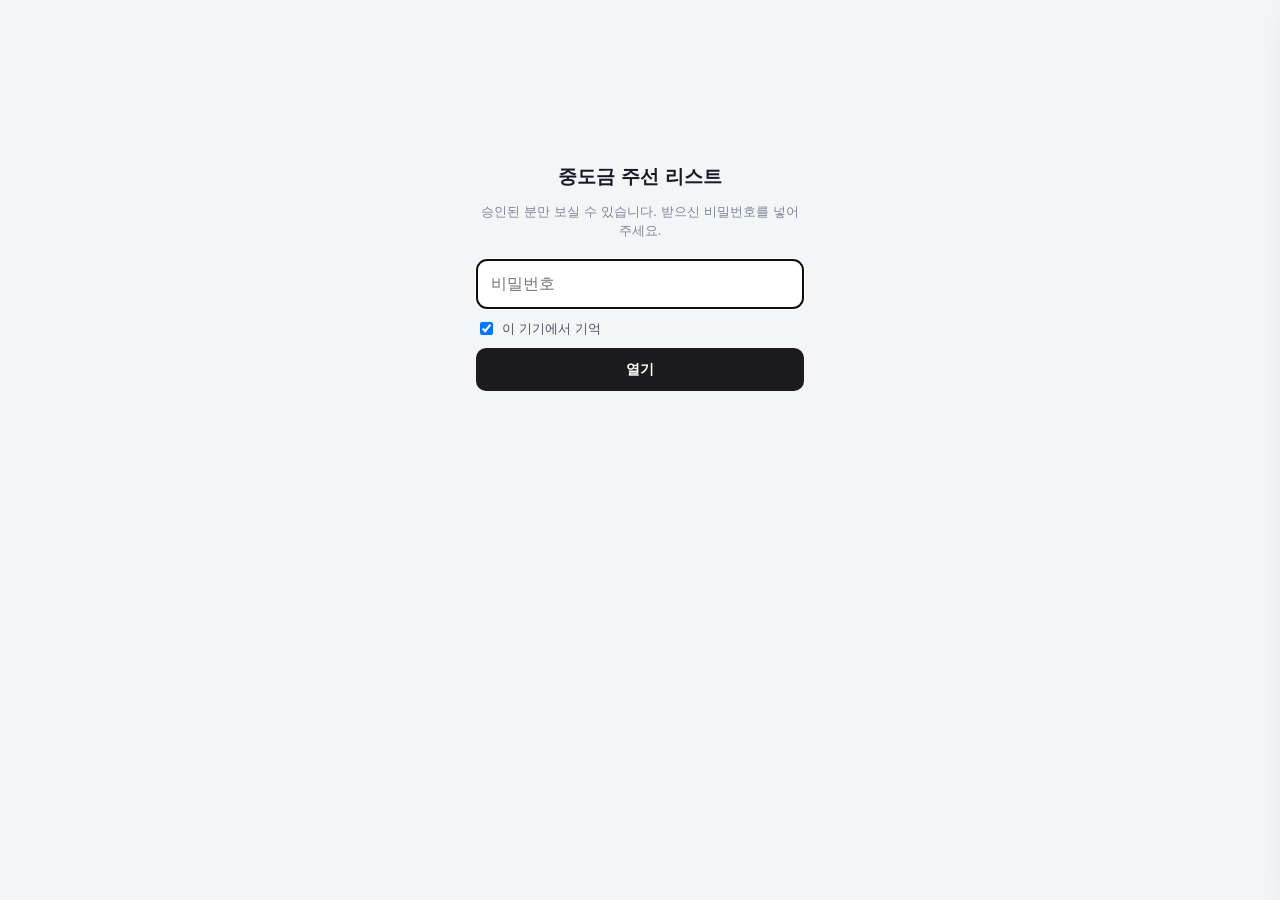
==== commit 421242d1: "배포 2026-11-04 16:35" ====
--- a/jungdo.html
+++ b/jungdo.html
@@ -290,7 +290,7 @@
  * 저장소 = 구글 Apps Script 웹 앱 (docs/jungdo-notes-apps-script.gs). 사업장 id 마다 암호문 한 줄.
  * 기록 = { c: 컨택 목록 여부, st: 단계, next: 다음 할 일 날짜, log: [{t, by, txt}], by, at }
  * 편집 키 E 로 AES-GCM 암호화해 보내고, 요청마다 E 에서 뽑은 표(tok)를 붙인다. 서버는 E 를 모른다. */
-const NOTES_URL = '';   // Apps Script 웹 앱 주소(…/exec). 비어 있으면 체크·메모를 숨긴다.
+const NOTES_URL = 'https://script.google.com/macros/s/AKfycbwI2XVwyki6SJlsSm2Ku1bthVeZKVbaQlAZ83QnmUwHe8XoqCaTpFIGIQ3n5WvRxGMLaQ/exec';   // Apps Script 웹 앱 주소(…/exec). 비어 있으면 체크·메모를 숨긴다.
 const STAGES = ['컨택 예정', '연락함', '제안서 전달', '협의 중', '수임', '보류', '불발'];
 const ed = { key: null, tok: '', who: '', notes: new Map(), open: null, timer: null, ready: false };
 async function setupEditor(eB64, who) {
